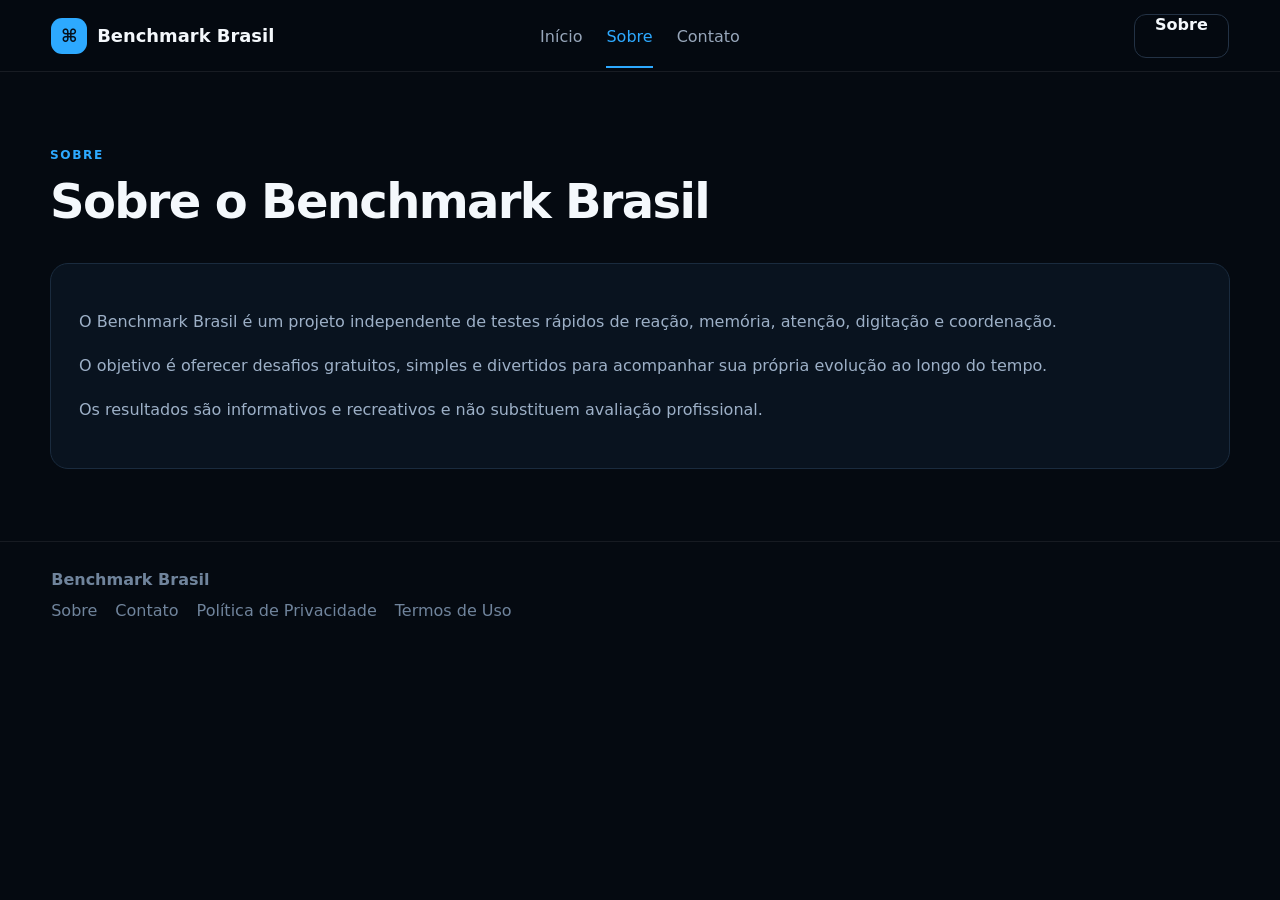
==== sobre.html @ ec3230b0 "Add files via upload" ====
<!DOCTYPE html>
<html lang="pt-BR">
<head>
<meta charset="UTF-8">
<meta name="viewport" content="width=device-width,initial-scale=1.0">
<title>Sobre | Benchmark Brasil</title>
<meta name="description" content="Conheça o objetivo e a proposta do Benchmark Brasil.">
<meta property="og:title" content="Sobre | Benchmark Brasil">
<meta property="og:description" content="Conheça o objetivo e a proposta do Benchmark Brasil.">
<meta property="og:type" content="website">
<link rel="stylesheet" href="styles.css">

<!-- GOOGLE ADSENSE:
Depois de sua conta/site serem aprovados, cole AQUI o script oficial fornecido pelo Google AdSense.
Não use códigos de terceiros.
-->
</head>
<body>
<header class="topbar">
<a class="brand" href="index.html"><span class="brand-icon">⌘</span><span>Benchmark Brasil</span></a>
<nav class="nav"><a class="" href="index.html">Início</a><a class="active" href="sobre.html">Sobre</a><a class="" href="contato.html">Contato</a></nav>
<div class="auth-actions"><a class="btn btn-ghost" href="sobre.html">Sobre</a></div>
</header>

<section class="section"><div class="section-heading"><span class="section-kicker">SOBRE</span><h1>Sobre o Benchmark Brasil</h1></div>
<div class="content-box"><p>O Benchmark Brasil é um projeto independente de testes rápidos de reação, memória, atenção, digitação e coordenação.</p>
<p>O objetivo é oferecer desafios gratuitos, simples e divertidos para acompanhar sua própria evolução ao longo do tempo.</p>
<p>Os resultados são informativos e recreativos e não substituem avaliação profissional.</p></div></section>
<footer>
<strong>Benchmark Brasil</strong>
<div class="footer-links">
<a href="sobre.html">Sobre</a>
<a href="contato.html">Contato</a>
<a href="politica-de-privacidade.html">Política de Privacidade</a>
<a href="termos-de-uso.html">Termos de Uso</a>
</div>
</footer>
<script src="script.js"></script>
</body>
</html>
---- styles.css ----
*{box-sizing:border-box}
:root{
  --bg:#050a11;--bg2:#09111d;--panel:#0b1420;--panel2:#0f1b2a;--line:#1a2a3c;
  --text:#f4f8fc;--muted:#9db0c7;--blue:#2da9ff;--green:#20c979;--red:#d84f5b;
  --shadow:0 18px 60px rgba(0,0,0,.30)
}
html{scroll-behavior:smooth}
body{margin:0;background:var(--bg);color:var(--text);font-family:Inter,ui-sans-serif,system-ui,-apple-system,BlinkMacSystemFont,"Segoe UI",sans-serif}
button,input,textarea{font:inherit}
button{cursor:pointer}
a{color:inherit;text-decoration:none}
.topbar{position:sticky;top:0;z-index:50;min-height:72px;padding:0 4vw;display:grid;grid-template-columns:1fr auto 1fr;align-items:center;gap:28px;background:rgba(5,10,17,.93);border-bottom:1px solid rgba(255,255,255,.08);backdrop-filter:blur(14px)}
.brand{display:inline-flex;align-items:center;gap:10px;font-weight:800;font-size:1.12rem}
.brand-icon{width:36px;height:36px;display:grid;place-items:center;border-radius:11px;background:var(--blue);color:#06101b;font-weight:900}
.nav{display:flex;gap:24px;color:#97a6ba}
.nav a{padding:24px 0 20px;border-bottom:2px solid transparent}
.nav a:hover,.nav a.active{color:var(--blue);border-color:var(--blue)}
.auth-actions{justify-self:end;display:flex;gap:10px}
.btn{min-height:44px;border-radius:12px;border:1px solid transparent;padding:0 20px;font-weight:800;transition:.18s ease}
.btn:hover{transform:translateY(-1px)}
.btn-primary{background:var(--blue);color:#04101a}
.btn-primary:hover{background:#53b9ff}
.btn-ghost{background:transparent;color:var(--text);border-color:#233245}
.btn-ghost:hover{border-color:#3a536d;background:rgba(255,255,255,.03)}
.hero{min-height:520px;display:grid;place-items:center;padding:80px 20px 70px;border-bottom:1px solid rgba(255,255,255,.05)}
.grid-bg{background:radial-gradient(circle at 50% 18%,rgba(23,151,240,.16),transparent 34%),linear-gradient(rgba(65,95,126,.11) 1px,transparent 1px),linear-gradient(90deg,rgba(65,95,126,.11) 1px,transparent 1px);background-size:auto,64px 64px,64px 64px}
.hero-content{width:min(100%,940px);text-align:center}
.eyebrow,.section-kicker{display:inline-block;color:var(--blue);letter-spacing:.13em;font-size:.76rem;font-weight:800}
.eyebrow{padding:7px 13px;border:1px solid #1c3145;border-radius:999px;background:rgba(8,16,25,.65)}
.hero h1{margin:22px 0 20px;font-size:clamp(3rem,6.8vw,5.2rem);line-height:.98;letter-spacing:-.055em}
.hero h1 span{color:var(--blue);text-shadow:0 0 26px rgba(45,169,255,.22)}
.hero p{max-width:760px;margin:0 auto;color:#a7b7ca;line-height:1.65;font-size:clamp(1rem,2vw,1.2rem)}
.hero-actions{display:flex;justify-content:center;gap:12px;margin-top:34px}
.btn-lg{min-height:48px;min-width:146px;display:inline-grid;place-items:center}
.section{width:min(1180px,calc(100% - 36px));margin:0 auto;padding:72px 0}
.section-heading{max-width:760px;margin-bottom:34px}
.section h1,.section h2{margin:10px 0;font-size:clamp(2rem,4vw,3rem);letter-spacing:-.035em}
.section h3{margin-top:28px}
.section p,.section li{color:var(--muted);line-height:1.75}
.cards{display:grid;grid-template-columns:repeat(4,1fr);gap:16px}
.test-card{min-height:255px;padding:22px;display:flex;flex-direction:column;background:linear-gradient(180deg,rgba(16,29,44,.9),rgba(8,15,24,.92));border:1px solid #1b2a3b;border-radius:18px;box-shadow:var(--shadow);transition:.2s ease}
.test-card:hover{transform:translateY(-4px);border-color:#2b6a96}
.card-icon{width:46px;height:46px;border-radius:13px;display:grid;place-items:center;margin-bottom:16px;background:rgba(45,169,255,.12);color:var(--blue);font-weight:900;border:1px solid rgba(45,169,255,.23)}
.test-card h3{margin:0 0 9px;font-size:1.08rem}
.test-card p{margin:0 0 18px;font-size:.93rem}
.card-link{margin-top:auto;color:var(--blue);font-weight:800}
.game-panel{display:grid;gap:18px}
.playbox{min-height:340px;border-radius:22px;border:1px solid #1c2e40;background:#0a1420;display:grid;place-items:center;text-align:center;padding:30px;user-select:none;overflow:hidden}
.playbox.waiting{background:linear-gradient(180deg,#621c22,#431218);border-color:#9e303a}
.playbox.go{background:linear-gradient(180deg,#0e7a46,#075d34);border-color:#18b56c}
.playbox.result{background:radial-gradient(circle at 50% 20%,rgba(45,169,255,.18),transparent 42%),#0b1521}
.play-content h3{margin:10px 0 8px;font-size:clamp(2rem,5vw,3.4rem)}
.play-content p{margin:0;color:#d4dfeb;font-size:1.05rem}
.play-icon{font-size:3rem}
.actions{display:flex;gap:12px;flex-wrap:wrap}
.stats{display:grid;grid-template-columns:repeat(4,1fr);gap:12px}
.stat{padding:18px;border-radius:16px;border:1px solid #1a2b3e;background:#09131f}
.stat span{display:block;color:var(--muted);font-size:.85rem;margin-bottom:7px}
.stat strong{font-size:1.45rem}
.input,textarea{width:100%;max-width:650px;min-height:48px;border:1px solid #29425c;border-radius:12px;background:#07111b;color:var(--text);padding:0 14px;outline:none}
textarea{min-height:150px;padding:14px}
.input:focus,textarea:focus{border-color:var(--blue)}
.typing-text{max-width:900px;text-align:left;font-size:1.25rem;line-height:1.8;color:#c7d4e2}
.sequence-grid{display:grid;grid-template-columns:repeat(3,92px);gap:12px;justify-content:center}
.seq{width:92px;height:92px;border:1px solid #2a4058;border-radius:16px;background:#0e1a29;transition:.12s}
.seq.flash{background:var(--blue);box-shadow:0 0 28px rgba(45,169,255,.55)}
.target-area{position:relative;width:100%;min-height:390px;border:1px solid #1c2e40;border-radius:22px;background:#08121d;overflow:hidden}
.target{position:absolute;width:54px;height:54px;border-radius:50%;border:4px solid #fff;background:var(--blue);transform:translate(-50%,-50%);box-shadow:0 0 0 7px rgba(45,169,255,.25)}
.target::after{content:"";position:absolute;width:12px;height:12px;border-radius:50%;background:#fff;top:50%;left:50%;transform:translate(-50%,-50%)}
.stroop-word{font-size:clamp(3.5rem,9vw,7rem);font-weight:900;letter-spacing:-.04em}
.choice-row{display:flex;gap:10px;flex-wrap:wrap;justify-content:center}
.color-choice{min-width:110px;min-height:48px;border-radius:12px;border:1px solid #2a3e53;background:#0b1622;color:#fff;font-weight:800}
.number-big{font-size:clamp(3rem,9vw,7rem);font-weight:900;letter-spacing:.08em}
.visual-grid{display:grid;grid-template-columns:repeat(var(--grid,4),62px);gap:8px;justify-content:center}
.visual-cell{width:62px;height:62px;border-radius:10px;border:1px solid #29405a;background:#0e1a29}
.visual-cell.active,.visual-cell.selected{background:var(--blue);box-shadow:0 0 20px rgba(45,169,255,.35)}
.statusline{min-height:30px;color:#c9d6e4;font-weight:700}
.content-box{padding:28px;border:1px solid #1a2b3e;border-radius:18px;background:#09131f}
.ad-slot{margin:26px 0;padding:22px;border:1px dashed #2d4259;border-radius:14px;text-align:center;color:#71859c;background:#08111b}
footer{min-height:120px;border-top:1px solid rgba(255,255,255,.07);padding:28px 4vw;color:#70849c}
.footer-links{display:flex;gap:18px;flex-wrap:wrap;margin-top:12px}
@media(max-width:980px){.topbar{grid-template-columns:1fr auto}.nav{display:none}.cards{grid-template-columns:repeat(2,1fr)}.stats{grid-template-columns:repeat(2,1fr)}}
@media(max-width:640px){
  .topbar{min-height:64px;padding:0 16px}.brand{font-size:.95rem}.brand-icon{width:33px;height:33px}.auth-actions{display:none}
  .hero{min-height:480px;padding-top:62px}.hero h1{font-size:clamp(2.6rem,13vw,4.2rem)}.hero-actions{flex-direction:column;align-items:stretch;width:min(100%,330px);margin-left:auto;margin-right:auto}
  .cards{grid-template-columns:1fr}.section{width:min(100% - 28px,1180px);padding:56px 0}.stats{grid-template-columns:1fr}.actions{flex-direction:column}.actions .btn{width:100%}
  .sequence-grid{grid-template-columns:repeat(3,76px)}.seq{width:76px;height:76px}.visual-grid{grid-template-columns:repeat(var(--grid,4),48px)}.visual-cell{width:48px;height:48px}
}
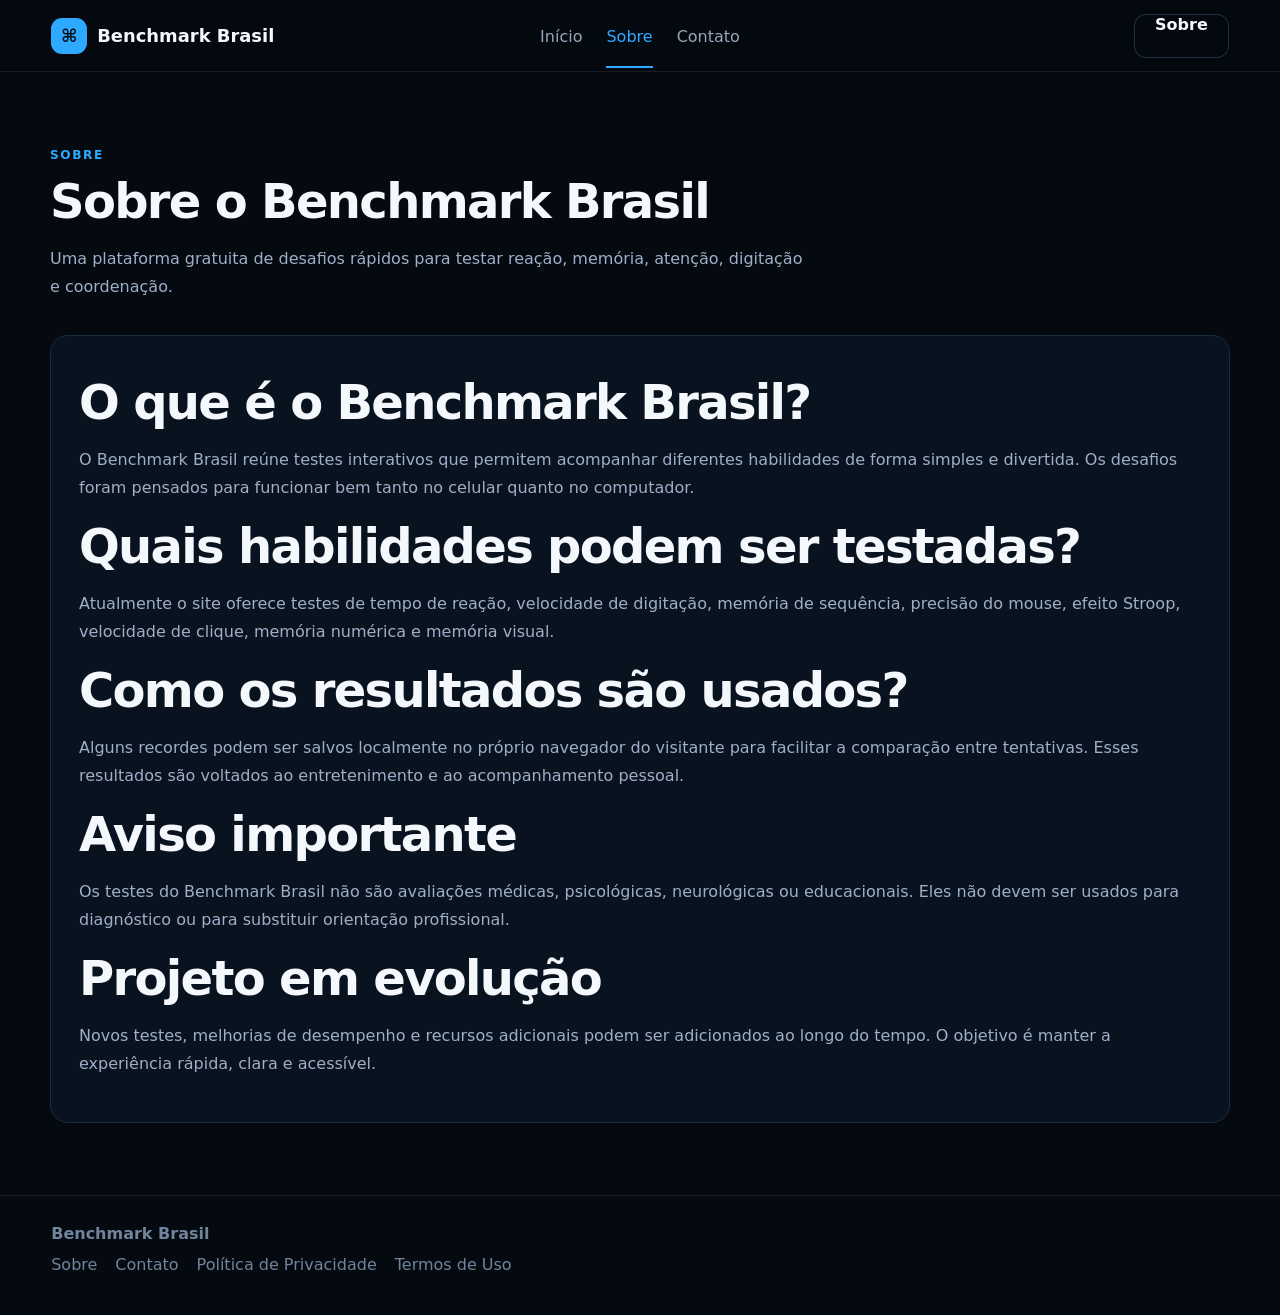
==== commit 9ec27744: "Add files via upload" ====
--- a/sobre.html
+++ b/sobre.html
@@ -4,16 +4,9 @@
 <meta charset="UTF-8">
 <meta name="viewport" content="width=device-width,initial-scale=1.0">
 <title>Sobre | Benchmark Brasil</title>
-<meta name="description" content="Conheça o objetivo e a proposta do Benchmark Brasil.">
-<meta property="og:title" content="Sobre | Benchmark Brasil">
-<meta property="og:description" content="Conheça o objetivo e a proposta do Benchmark Brasil.">
-<meta property="og:type" content="website">
+<meta name="description" content="Conheça a proposta, os testes e o funcionamento do Benchmark Brasil.">
+<link rel="canonical" href="https://lexahedaclexa-afk.github.io/benchmark-brasil/sobre.html">
 <link rel="stylesheet" href="styles.css">
-
-<!-- GOOGLE ADSENSE:
-Depois de sua conta/site serem aprovados, cole AQUI o script oficial fornecido pelo Google AdSense.
-Não use códigos de terceiros.
--->
 </head>
 <body>
 <header class="topbar">
@@ -22,10 +15,30 @@
 <div class="auth-actions"><a class="btn btn-ghost" href="sobre.html">Sobre</a></div>
 </header>
 
-<section class="section"><div class="section-heading"><span class="section-kicker">SOBRE</span><h1>Sobre o Benchmark Brasil</h1></div>
-<div class="content-box"><p>O Benchmark Brasil é um projeto independente de testes rápidos de reação, memória, atenção, digitação e coordenação.</p>
-<p>O objetivo é oferecer desafios gratuitos, simples e divertidos para acompanhar sua própria evolução ao longo do tempo.</p>
-<p>Os resultados são informativos e recreativos e não substituem avaliação profissional.</p></div></section>
+<section class="section">
+<div class="section-heading">
+<span class="section-kicker">SOBRE</span>
+<h1>Sobre o Benchmark Brasil</h1>
+<p>Uma plataforma gratuita de desafios rápidos para testar reação, memória, atenção, digitação e coordenação.</p>
+</div>
+<div class="content-box">
+<h2>O que é o Benchmark Brasil?</h2>
+<p>O Benchmark Brasil reúne testes interativos que permitem acompanhar diferentes habilidades de forma simples e divertida. Os desafios foram pensados para funcionar bem tanto no celular quanto no computador.</p>
+
+<h2>Quais habilidades podem ser testadas?</h2>
+<p>Atualmente o site oferece testes de tempo de reação, velocidade de digitação, memória de sequência, precisão do mouse, efeito Stroop, velocidade de clique, memória numérica e memória visual.</p>
+
+<h2>Como os resultados são usados?</h2>
+<p>Alguns recordes podem ser salvos localmente no próprio navegador do visitante para facilitar a comparação entre tentativas. Esses resultados são voltados ao entretenimento e ao acompanhamento pessoal.</p>
+
+<h2>Aviso importante</h2>
+<p>Os testes do Benchmark Brasil não são avaliações médicas, psicológicas, neurológicas ou educacionais. Eles não devem ser usados para diagnóstico ou para substituir orientação profissional.</p>
+
+<h2>Projeto em evolução</h2>
+<p>Novos testes, melhorias de desempenho e recursos adicionais podem ser adicionados ao longo do tempo. O objetivo é manter a experiência rápida, clara e acessível.</p>
+</div>
+</section>
+
 <footer>
 <strong>Benchmark Brasil</strong>
 <div class="footer-links">
@@ -35,6 +48,5 @@
 <a href="termos-de-uso.html">Termos de Uso</a>
 </div>
 </footer>
-<script src="script.js"></script>
 </body>
 </html>
